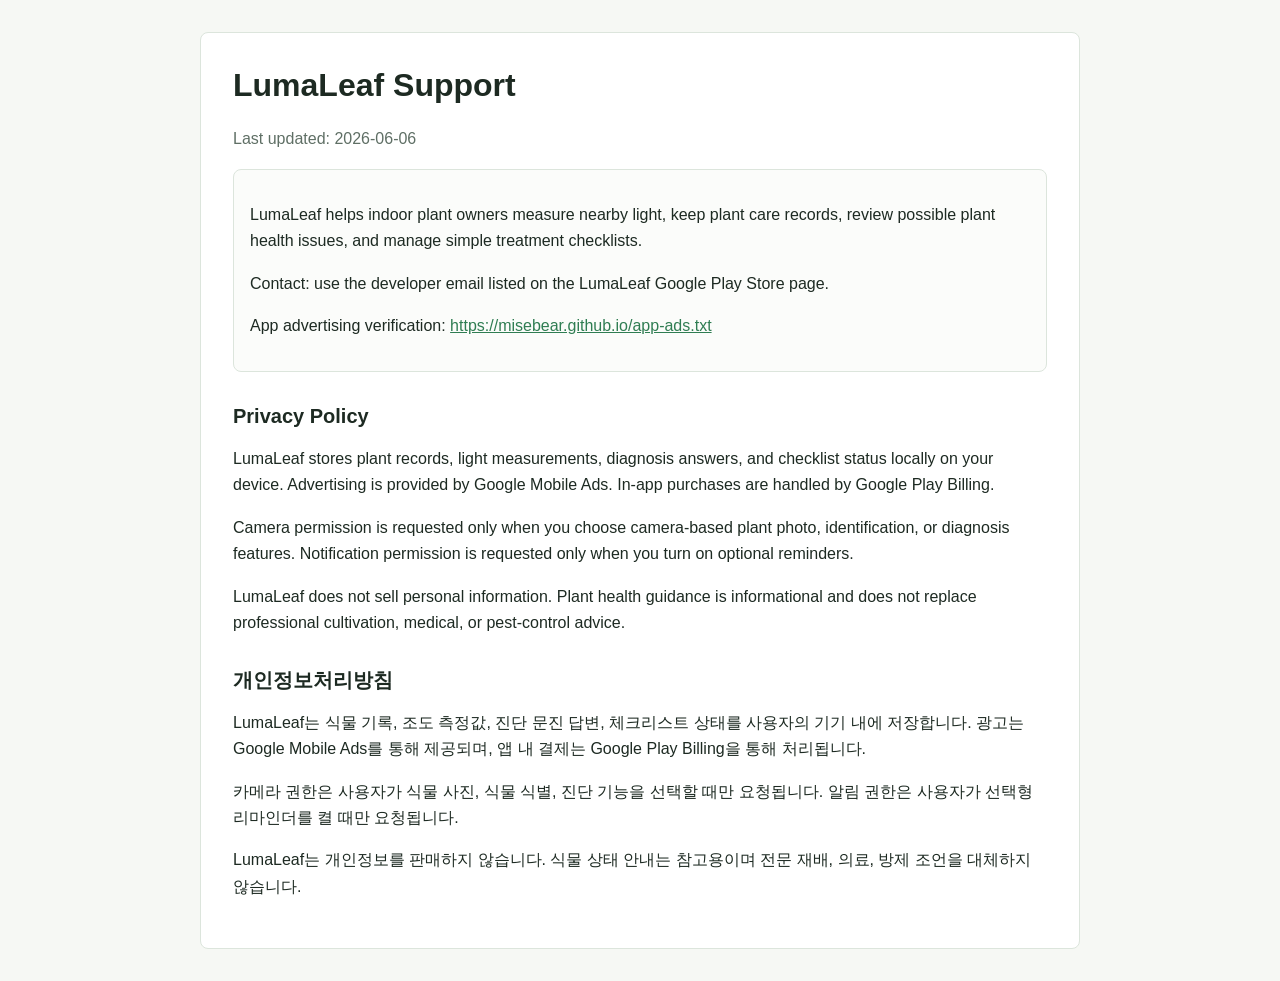
==== lumaleaf/index.html @ 1f6231a5 "Add LumaLeaf support page" ====
<!doctype html>
<html lang="ko">
  <head>
    <meta charset="utf-8">
    <meta name="viewport" content="width=device-width, initial-scale=1">
    <title>LumaLeaf Support / 개인정보처리방침</title>
    <meta
      name="description"
      content="LumaLeaf support page, privacy policy, and app-ads.txt verification link."
    >
    <style>
      :root {
        color-scheme: light;
        --bg: #f6f8f4;
        --card: #ffffff;
        --ink: #1d2a22;
        --muted: #5f6f65;
        --line: #dce5dc;
        --accent: #2f7d52;
      }

      * {
        box-sizing: border-box;
      }

      body {
        margin: 0;
        font-family: Arial, sans-serif;
        background: var(--bg);
        color: var(--ink);
        line-height: 1.65;
      }

      main {
        width: min(880px, calc(100% - 32px));
        margin: 32px auto;
        padding: 32px;
        border: 1px solid var(--line);
        border-radius: 8px;
        background: var(--card);
      }

      h1,
      h2 {
        line-height: 1.25;
      }

      h1 {
        margin-top: 0;
        font-size: 32px;
      }

      h2 {
        margin-top: 32px;
        font-size: 20px;
      }

      a {
        color: var(--accent);
      }

      .meta {
        color: var(--muted);
      }

      .box {
        padding: 16px;
        border: 1px solid var(--line);
        border-radius: 8px;
        background: #fbfcfa;
      }
    </style>
  </head>
  <body>
    <main>
      <h1>LumaLeaf Support</h1>
      <p class="meta">Last updated: 2026-06-06</p>

      <section class="box">
        <p>
          LumaLeaf helps indoor plant owners measure nearby light, keep plant
          care records, review possible plant health issues, and manage simple
          treatment checklists.
        </p>
        <p>
          Contact: use the developer email listed on the LumaLeaf Google Play
          Store page.
        </p>
        <p>
          App advertising verification:
          <a href="/app-ads.txt">https://misebear.github.io/app-ads.txt</a>
        </p>
      </section>

      <h2>Privacy Policy</h2>
      <p>
        LumaLeaf stores plant records, light measurements, diagnosis answers,
        and checklist status locally on your device. Advertising is provided by
        Google Mobile Ads. In-app purchases are handled by Google Play Billing.
      </p>
      <p>
        Camera permission is requested only when you choose camera-based plant
        photo, identification, or diagnosis features. Notification permission is
        requested only when you turn on optional reminders.
      </p>
      <p>
        LumaLeaf does not sell personal information. Plant health guidance is
        informational and does not replace professional cultivation, medical, or
        pest-control advice.
      </p>

      <h2>개인정보처리방침</h2>
      <p>
        LumaLeaf는 식물 기록, 조도 측정값, 진단 문진 답변, 체크리스트 상태를
        사용자의 기기 내에 저장합니다. 광고는 Google Mobile Ads를 통해
        제공되며, 앱 내 결제는 Google Play Billing을 통해 처리됩니다.
      </p>
      <p>
        카메라 권한은 사용자가 식물 사진, 식물 식별, 진단 기능을 선택할 때만
        요청됩니다. 알림 권한은 사용자가 선택형 리마인더를 켤 때만 요청됩니다.
      </p>
      <p>
        LumaLeaf는 개인정보를 판매하지 않습니다. 식물 상태 안내는 참고용이며
        전문 재배, 의료, 방제 조언을 대체하지 않습니다.
      </p>
    </main>
  </body>
</html>
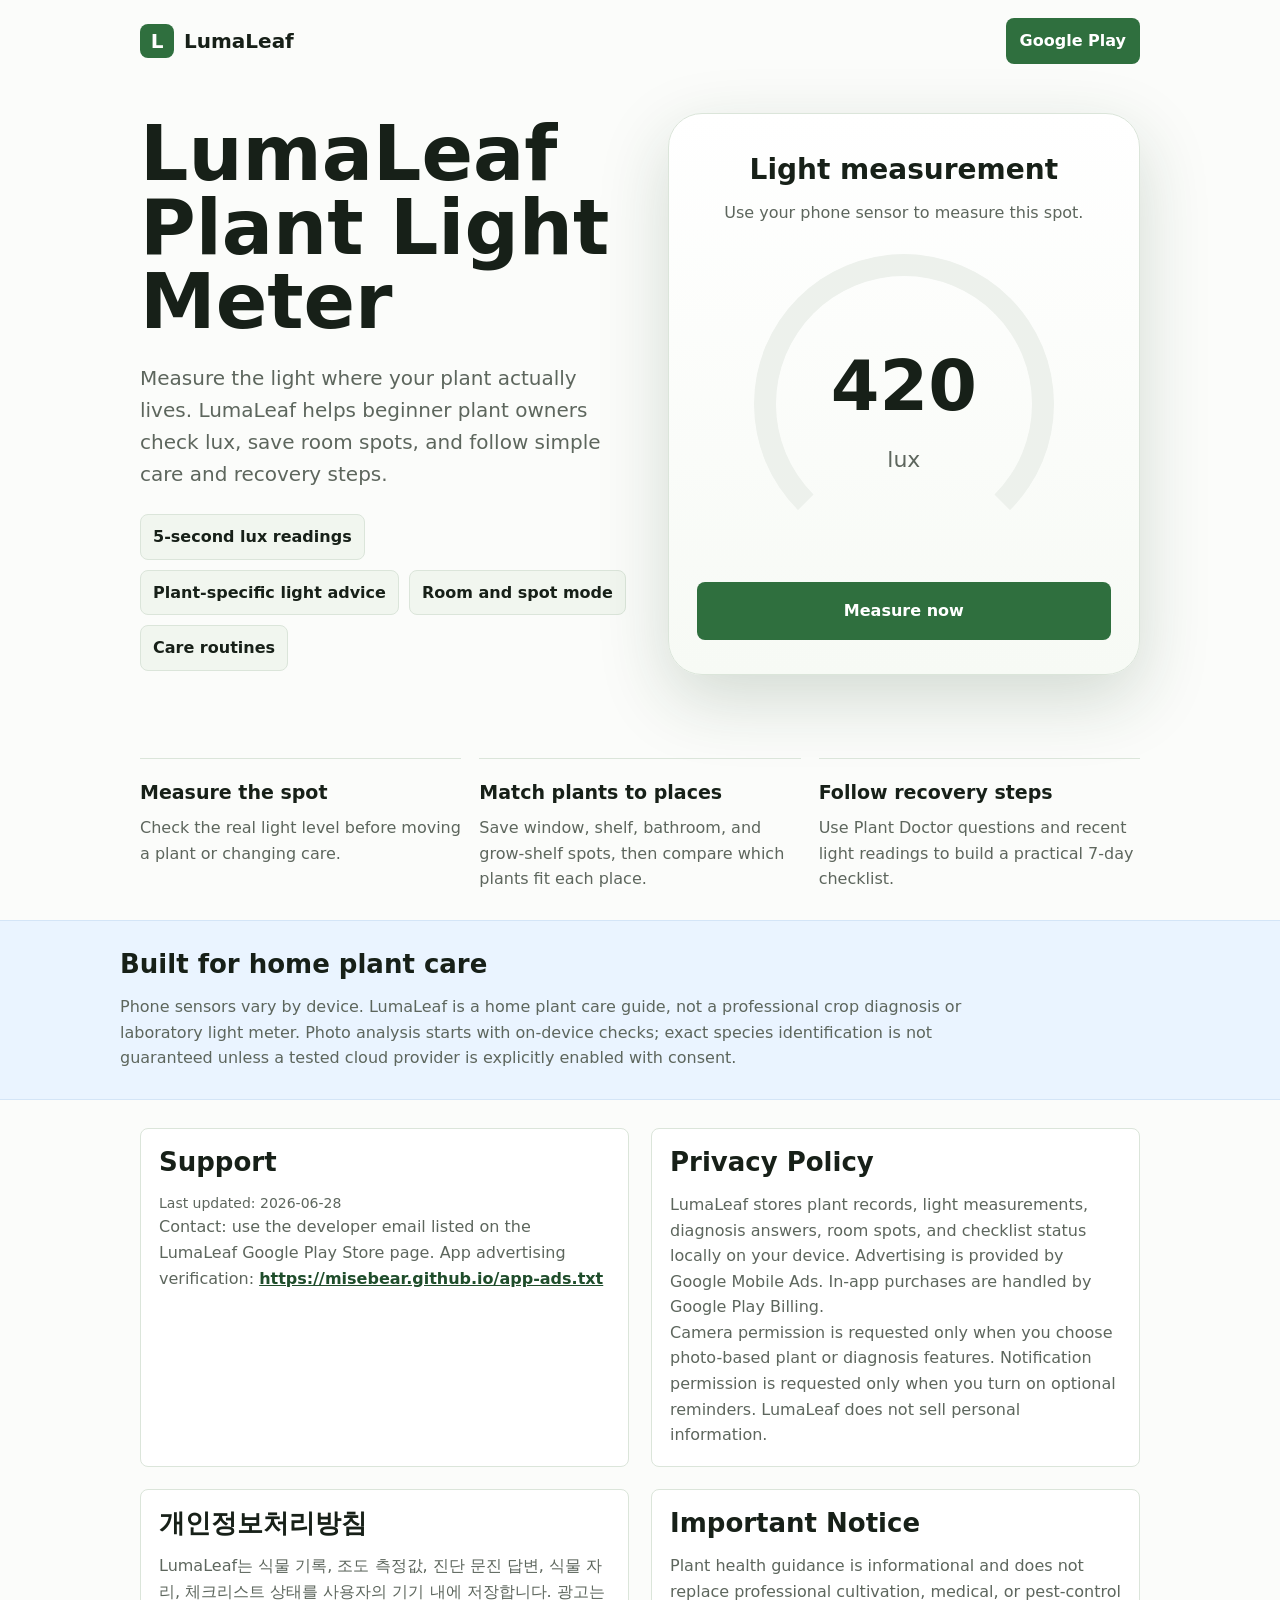
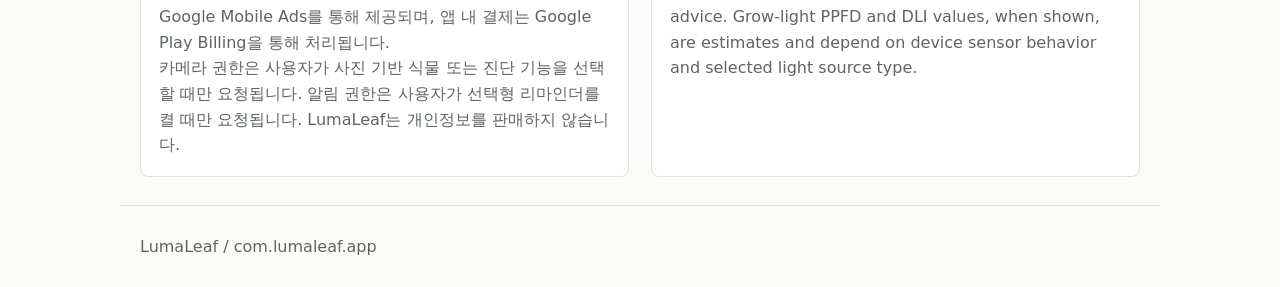
==== commit c086c95b: "Refresh LumaLeaf support page" ====
--- a/lumaleaf/index.html
+++ b/lumaleaf/index.html
@@ -3,20 +3,24 @@
   <head>
     <meta charset="utf-8">
     <meta name="viewport" content="width=device-width, initial-scale=1">
-    <title>LumaLeaf Support / 개인정보처리방침</title>
+    <title>LumaLeaf Plant Light Meter / Support</title>
     <meta
       name="description"
-      content="LumaLeaf support page, privacy policy, and app-ads.txt verification link."
+      content="LumaLeaf helps indoor plant owners measure plant light, save room spots, and follow practical care and recovery steps."
     >
     <style>
       :root {
         color-scheme: light;
-        --bg: #f6f8f4;
-        --card: #ffffff;
-        --ink: #1d2a22;
-        --muted: #5f6f65;
-        --line: #dce5dc;
-        --accent: #2f7d52;
+        --bg: #fbfcfa;
+        --surface: #ffffff;
+        --surface-soft: #f1f6ef;
+        --ink: #172018;
+        --muted: #5d665d;
+        --line: #dbe5da;
+        --leaf: #2f6f3e;
+        --leaf-deep: #1f4d2b;
+        --sun: #f5bf55;
+        --blue: #eaf4ff;
       }
 
       * {
@@ -25,104 +29,346 @@
 
       body {
         margin: 0;
-        font-family: Arial, sans-serif;
+        font-family: Inter, ui-sans-serif, system-ui, -apple-system, BlinkMacSystemFont, "Segoe UI", Arial, sans-serif;
         background: var(--bg);
         color: var(--ink);
-        line-height: 1.65;
-      }
-
-      main {
-        width: min(880px, calc(100% - 32px));
-        margin: 32px auto;
-        padding: 32px;
+        line-height: 1.6;
+      }
+
+      a {
+        color: var(--leaf-deep);
+        font-weight: 700;
+      }
+
+      header,
+      section,
+      footer {
+        padding: 28px 20px;
+      }
+
+      .wrap {
+        width: min(1040px, 100%);
+        margin: 0 auto;
+      }
+
+      .nav {
+        display: flex;
+        align-items: center;
+        justify-content: space-between;
+        gap: 16px;
+        padding-top: 18px;
+        padding-bottom: 18px;
+      }
+
+      .brand {
+        display: flex;
+        align-items: center;
+        gap: 10px;
+        font-size: 20px;
+        font-weight: 850;
+      }
+
+      .mark {
+        width: 34px;
+        height: 34px;
+        display: grid;
+        place-items: center;
+        border-radius: 8px;
+        background: var(--leaf);
+        color: #ffffff;
+      }
+
+      .store {
+        display: inline-block;
+        padding: 10px 14px;
+        border-radius: 8px;
+        background: var(--leaf);
+        color: #ffffff;
+        text-decoration: none;
+      }
+
+      .hero {
+        min-height: 72vh;
+        display: grid;
+        grid-template-columns: minmax(0, 1.02fr) minmax(300px, .98fr);
+        gap: 36px;
+        align-items: center;
+        padding-top: 18px;
+        padding-bottom: 42px;
+      }
+
+      h1 {
+        margin: 0 0 22px;
+        font-size: clamp(42px, 7vw, 76px);
+        line-height: .98;
+        letter-spacing: 0;
+      }
+
+      h2 {
+        margin: 0 0 14px;
+        font-size: 26px;
+        line-height: 1.2;
+      }
+
+      h3 {
+        margin: 0 0 8px;
+        font-size: 19px;
+      }
+
+      .lead {
+        max-width: 660px;
+        margin: 0 0 24px;
+        color: var(--muted);
+        font-size: 20px;
+      }
+
+      .chips {
+        display: flex;
+        flex-wrap: wrap;
+        gap: 10px;
+      }
+
+      .chip {
+        padding: 9px 12px;
         border: 1px solid var(--line);
         border-radius: 8px;
-        background: var(--card);
-      }
-
-      h1,
-      h2 {
-        line-height: 1.25;
-      }
-
-      h1 {
-        margin-top: 0;
-        font-size: 32px;
-      }
-
-      h2 {
-        margin-top: 32px;
-        font-size: 20px;
-      }
-
-      a {
-        color: var(--accent);
+        background: var(--surface-soft);
+        font-weight: 750;
+      }
+
+      .phone {
+        min-height: 560px;
+        display: flex;
+        flex-direction: column;
+        justify-content: space-between;
+        padding: 34px 28px;
+        border: 1px solid var(--line);
+        border-radius: 34px;
+        background: linear-gradient(180deg, #ffffff 0%, #f7faf5 100%);
+        box-shadow: 0 24px 70px rgba(28, 64, 36, .18);
+      }
+
+      .meter-title {
+        font-size: 28px;
+        font-weight: 850;
+        text-align: center;
+      }
+
+      .meter-copy {
+        margin-top: 8px;
+        color: var(--muted);
+        text-align: center;
+      }
+
+      .gauge {
+        width: min(300px, 78%);
+        aspect-ratio: 1;
+        display: grid;
+        place-items: center;
+        margin: 28px auto;
+        border: 22px solid #edf1ec;
+        border-bottom-color: transparent;
+        border-radius: 50%;
+      }
+
+      .lux {
+        font-size: 70px;
+        font-weight: 900;
+        text-align: center;
+      }
+
+      .lux span {
+        display: block;
+        color: var(--muted);
+        font-size: 22px;
+        font-weight: 500;
+      }
+
+      .action {
+        padding: 16px;
+        border-radius: 8px;
+        background: var(--leaf);
+        color: #ffffff;
+        text-align: center;
+        font-weight: 850;
+      }
+
+      .grid {
+        display: grid;
+        grid-template-columns: repeat(3, minmax(0, 1fr));
+        gap: 18px;
+      }
+
+      .feature {
+        padding-top: 18px;
+        border-top: 1px solid var(--line);
+      }
+
+      .feature p,
+      .trust p,
+      .policy p,
+      footer p {
+        margin: 0;
+        color: var(--muted);
+      }
+
+      .trust {
+        border-top: 1px solid #d4e5f7;
+        border-bottom: 1px solid #d4e5f7;
+        background: var(--blue);
+      }
+
+      .trust p {
+        max-width: 880px;
+      }
+
+      .policy {
+        display: grid;
+        grid-template-columns: minmax(0, 1fr) minmax(0, 1fr);
+        gap: 22px;
+      }
+
+      .panel {
+        padding: 18px;
+        border: 1px solid var(--line);
+        border-radius: 8px;
+        background: var(--surface);
       }
 
       .meta {
         color: var(--muted);
-      }
-
-      .box {
-        padding: 16px;
-        border: 1px solid var(--line);
-        border-radius: 8px;
-        background: #fbfcfa;
+        font-size: 14px;
+      }
+
+      footer {
+        border-top: 1px solid var(--line);
+      }
+
+      @media (max-width: 820px) {
+        .hero {
+          min-height: auto;
+          grid-template-columns: 1fr;
+        }
+
+        .phone {
+          min-height: 500px;
+        }
+
+        .grid,
+        .policy {
+          grid-template-columns: 1fr;
+        }
+
+        .nav {
+          align-items: flex-start;
+        }
       }
     </style>
   </head>
   <body>
+    <header class="wrap nav">
+      <div class="brand"><span class="mark">L</span> LumaLeaf</div>
+      <a class="store" href="https://play.google.com/store/apps/details?id=com.lumaleaf.app">Google Play</a>
+    </header>
+
     <main>
-      <h1>LumaLeaf Support</h1>
-      <p class="meta">Last updated: 2026-06-06</p>
-
-      <section class="box">
-        <p>
-          LumaLeaf helps indoor plant owners measure nearby light, keep plant
-          care records, review possible plant health issues, and manage simple
-          treatment checklists.
-        </p>
-        <p>
-          Contact: use the developer email listed on the LumaLeaf Google Play
-          Store page.
-        </p>
-        <p>
-          App advertising verification:
-          <a href="/app-ads.txt">https://misebear.github.io/app-ads.txt</a>
-        </p>
+      <section class="wrap hero">
+        <div>
+          <h1>LumaLeaf Plant Light Meter</h1>
+          <p class="lead">
+            Measure the light where your plant actually lives. LumaLeaf helps beginner plant owners check lux,
+            save room spots, and follow simple care and recovery steps.
+          </p>
+          <div class="chips" aria-label="LumaLeaf features">
+            <span class="chip">5-second lux readings</span>
+            <span class="chip">Plant-specific light advice</span>
+            <span class="chip">Room and spot mode</span>
+            <span class="chip">Care routines</span>
+          </div>
+        </div>
+        <div class="phone" aria-label="LumaLeaf light meter preview">
+          <div>
+            <div class="meter-title">Light measurement</div>
+            <div class="meter-copy">Use your phone sensor to measure this spot.</div>
+          </div>
+          <div class="gauge"><div class="lux">420<span>lux</span></div></div>
+          <div class="action">Measure now</div>
+        </div>
       </section>
 
-      <h2>Privacy Policy</h2>
-      <p>
-        LumaLeaf stores plant records, light measurements, diagnosis answers,
-        and checklist status locally on your device. Advertising is provided by
-        Google Mobile Ads. In-app purchases are handled by Google Play Billing.
-      </p>
-      <p>
-        Camera permission is requested only when you choose camera-based plant
-        photo, identification, or diagnosis features. Notification permission is
-        requested only when you turn on optional reminders.
-      </p>
-      <p>
-        LumaLeaf does not sell personal information. Plant health guidance is
-        informational and does not replace professional cultivation, medical, or
-        pest-control advice.
-      </p>
-
-      <h2>개인정보처리방침</h2>
-      <p>
-        LumaLeaf는 식물 기록, 조도 측정값, 진단 문진 답변, 체크리스트 상태를
-        사용자의 기기 내에 저장합니다. 광고는 Google Mobile Ads를 통해
-        제공되며, 앱 내 결제는 Google Play Billing을 통해 처리됩니다.
-      </p>
-      <p>
-        카메라 권한은 사용자가 식물 사진, 식물 식별, 진단 기능을 선택할 때만
-        요청됩니다. 알림 권한은 사용자가 선택형 리마인더를 켤 때만 요청됩니다.
-      </p>
-      <p>
-        LumaLeaf는 개인정보를 판매하지 않습니다. 식물 상태 안내는 참고용이며
-        전문 재배, 의료, 방제 조언을 대체하지 않습니다.
-      </p>
+      <section class="wrap grid" aria-label="Product features">
+        <div class="feature">
+          <h3>Measure the spot</h3>
+          <p>Check the real light level before moving a plant or changing care.</p>
+        </div>
+        <div class="feature">
+          <h3>Match plants to places</h3>
+          <p>Save window, shelf, bathroom, and grow-shelf spots, then compare which plants fit each place.</p>
+        </div>
+        <div class="feature">
+          <h3>Follow recovery steps</h3>
+          <p>Use Plant Doctor questions and recent light readings to build a practical 7-day checklist.</p>
+        </div>
+      </section>
+
+      <section class="trust">
+        <div class="wrap">
+          <h2>Built for home plant care</h2>
+          <p>
+            Phone sensors vary by device. LumaLeaf is a home plant care guide, not a professional crop diagnosis
+            or laboratory light meter. Photo analysis starts with on-device checks; exact species identification is
+            not guaranteed unless a tested cloud provider is explicitly enabled with consent.
+          </p>
+        </div>
+      </section>
+
+      <section class="wrap policy" aria-label="Support and privacy">
+        <div class="panel">
+          <h2>Support</h2>
+          <p class="meta">Last updated: 2026-06-28</p>
+          <p>
+            Contact: use the developer email listed on the LumaLeaf Google Play Store page.
+            App advertising verification:
+            <a href="/app-ads.txt">https://misebear.github.io/app-ads.txt</a>
+          </p>
+        </div>
+        <div class="panel">
+          <h2>Privacy Policy</h2>
+          <p>
+            LumaLeaf stores plant records, light measurements, diagnosis answers, room spots, and checklist status
+            locally on your device. Advertising is provided by Google Mobile Ads. In-app purchases are handled by
+            Google Play Billing.
+          </p>
+          <p>
+            Camera permission is requested only when you choose photo-based plant or diagnosis features.
+            Notification permission is requested only when you turn on optional reminders. LumaLeaf does not sell
+            personal information.
+          </p>
+        </div>
+        <div class="panel">
+          <h2>개인정보처리방침</h2>
+          <p>
+            LumaLeaf는 식물 기록, 조도 측정값, 진단 문진 답변, 식물 자리, 체크리스트 상태를 사용자의 기기 내에 저장합니다.
+            광고는 Google Mobile Ads를 통해 제공되며, 앱 내 결제는 Google Play Billing을 통해 처리됩니다.
+          </p>
+          <p>
+            카메라 권한은 사용자가 사진 기반 식물 또는 진단 기능을 선택할 때만 요청됩니다.
+            알림 권한은 사용자가 선택형 리마인더를 켤 때만 요청됩니다. LumaLeaf는 개인정보를 판매하지 않습니다.
+          </p>
+        </div>
+        <div class="panel">
+          <h2>Important Notice</h2>
+          <p>
+            Plant health guidance is informational and does not replace professional cultivation, medical, or
+            pest-control advice. Grow-light PPFD and DLI values, when shown, are estimates and depend on device
+            sensor behavior and selected light source type.
+          </p>
+        </div>
+      </section>
     </main>
+
+    <footer class="wrap">
+      <p>LumaLeaf / com.lumaleaf.app</p>
+    </footer>
   </body>
 </html>
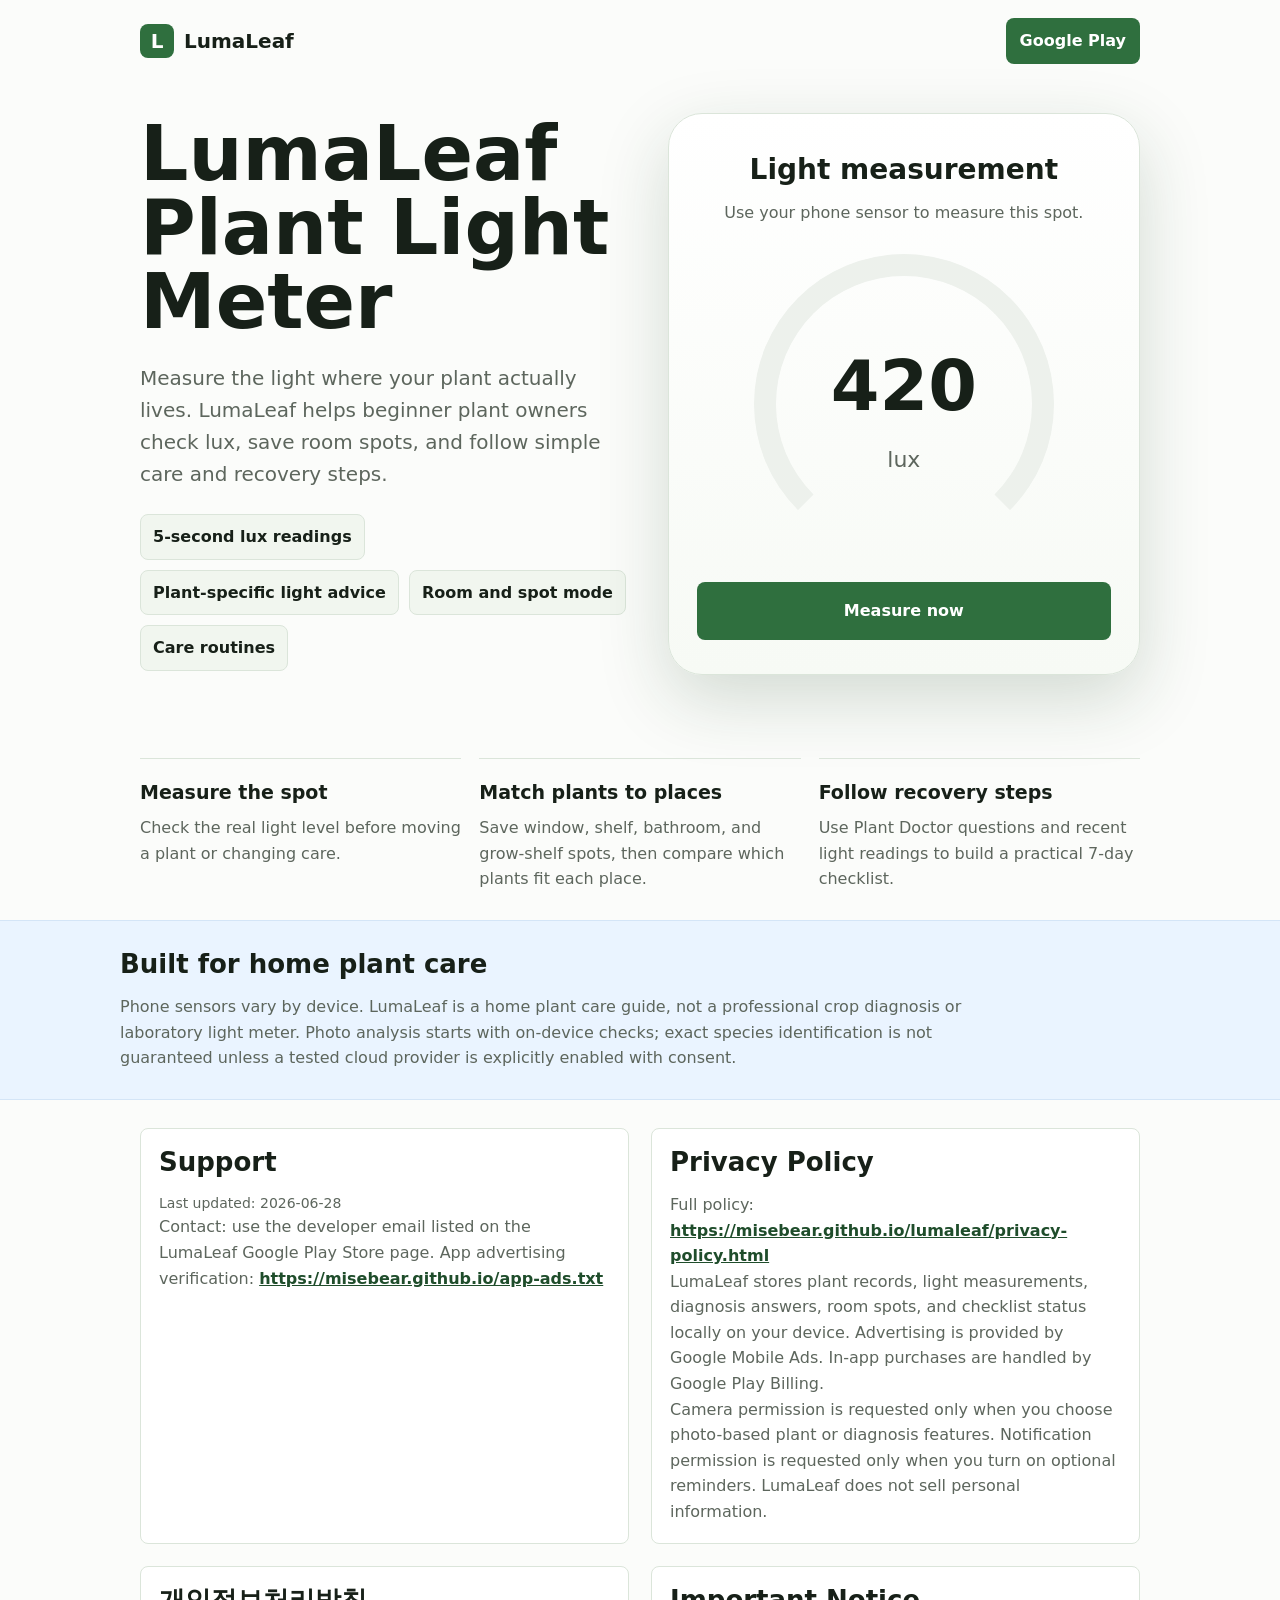
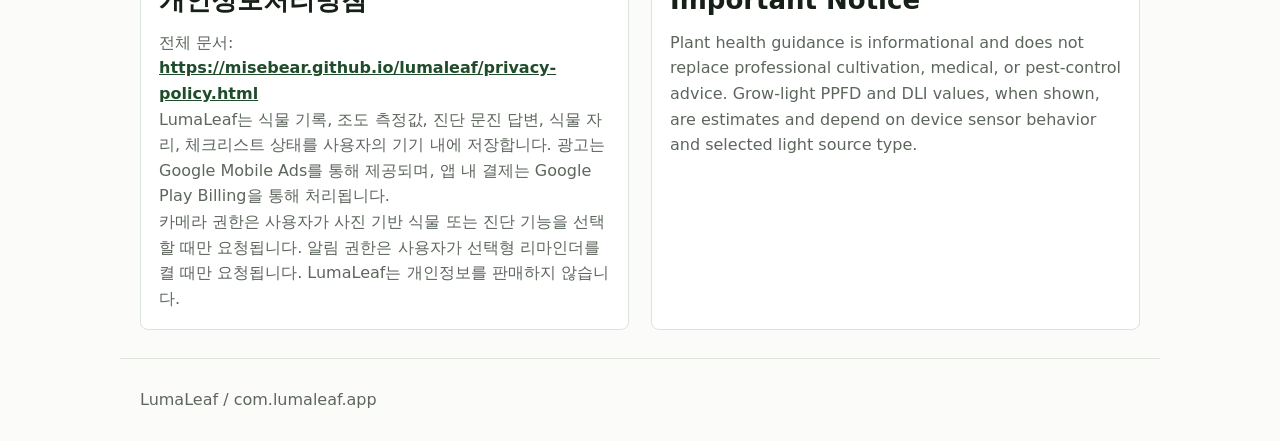
==== commit 7ead1937: "Add LumaLeaf privacy policy page" ====
--- a/lumaleaf/index.html
+++ b/lumaleaf/index.html
@@ -335,6 +335,10 @@
         <div class="panel">
           <h2>Privacy Policy</h2>
           <p>
+            Full policy:
+            <a href="/lumaleaf/privacy-policy.html">https://misebear.github.io/lumaleaf/privacy-policy.html</a>
+          </p>
+          <p>
             LumaLeaf stores plant records, light measurements, diagnosis answers, room spots, and checklist status
             locally on your device. Advertising is provided by Google Mobile Ads. In-app purchases are handled by
             Google Play Billing.
@@ -347,6 +351,10 @@
         </div>
         <div class="panel">
           <h2>개인정보처리방침</h2>
+          <p>
+            전체 문서:
+            <a href="/lumaleaf/privacy-policy.html">https://misebear.github.io/lumaleaf/privacy-policy.html</a>
+          </p>
           <p>
             LumaLeaf는 식물 기록, 조도 측정값, 진단 문진 답변, 식물 자리, 체크리스트 상태를 사용자의 기기 내에 저장합니다.
             광고는 Google Mobile Ads를 통해 제공되며, 앱 내 결제는 Google Play Billing을 통해 처리됩니다.
